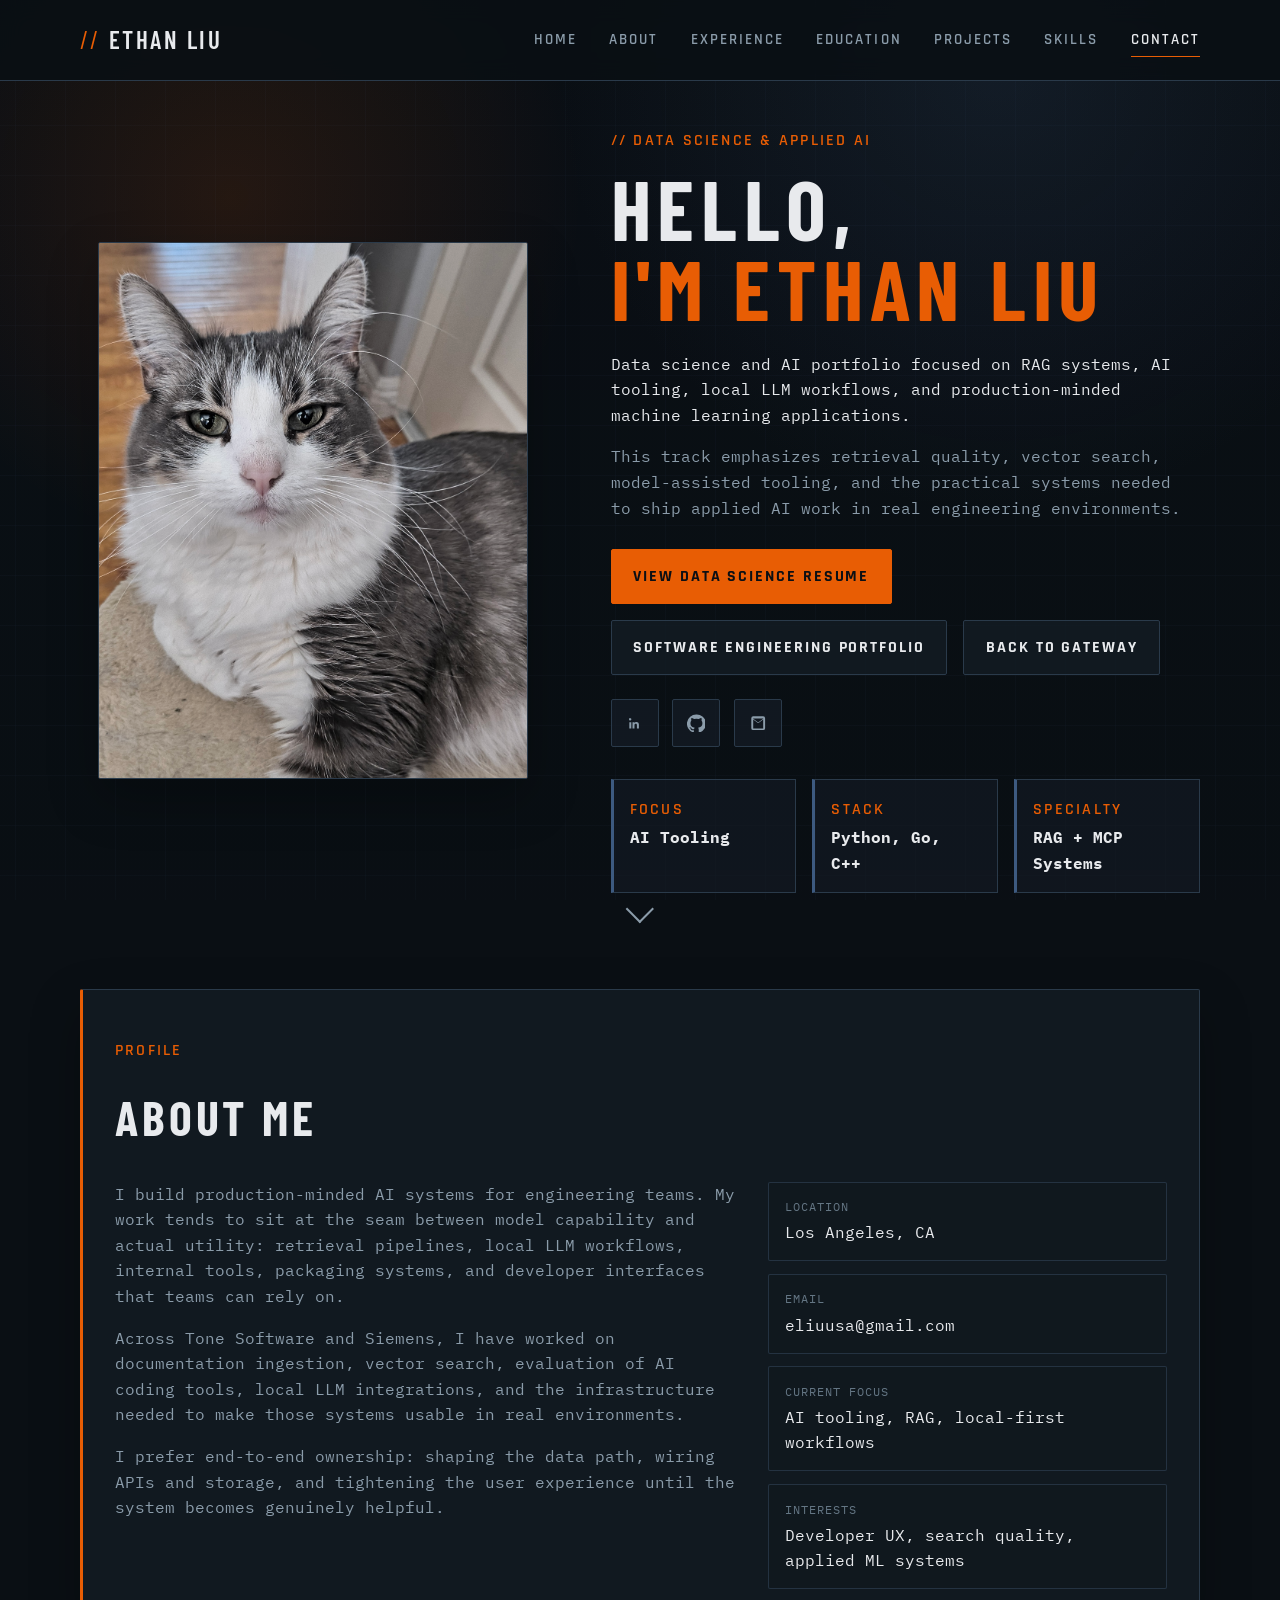
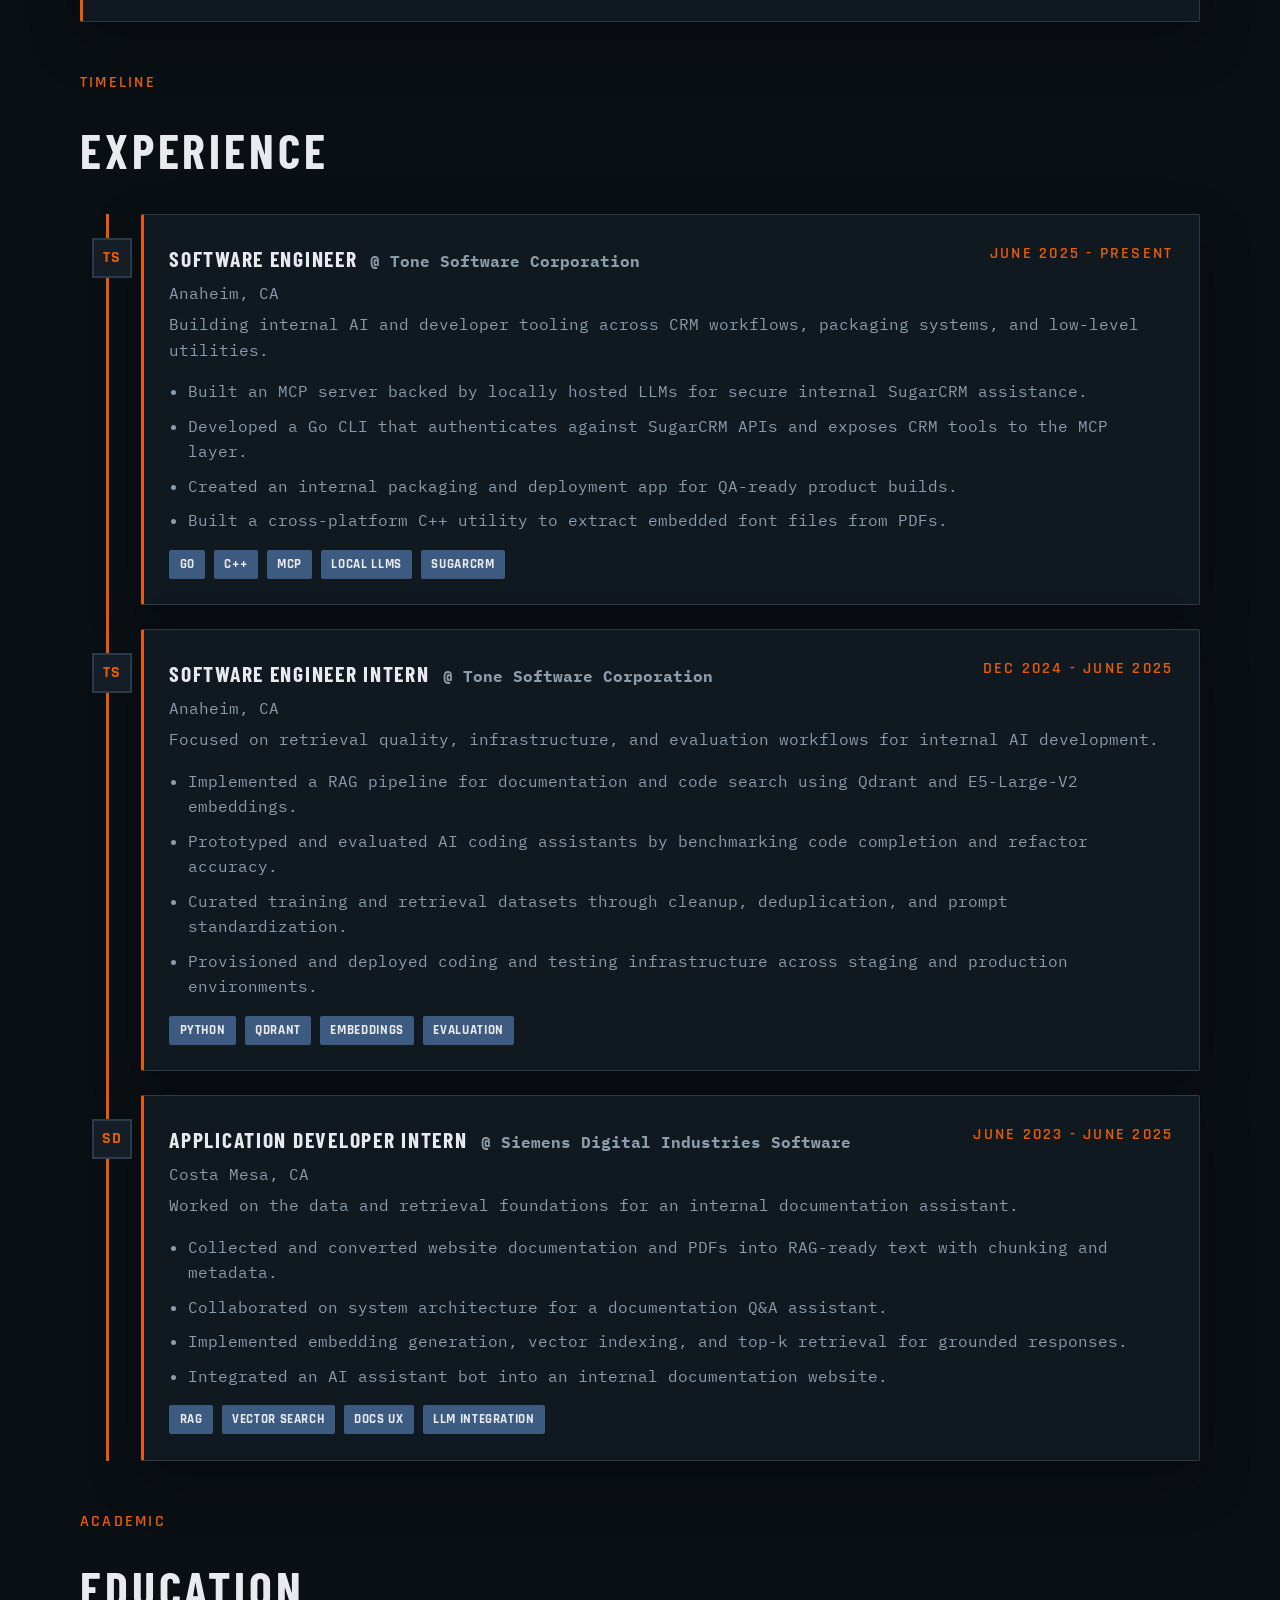
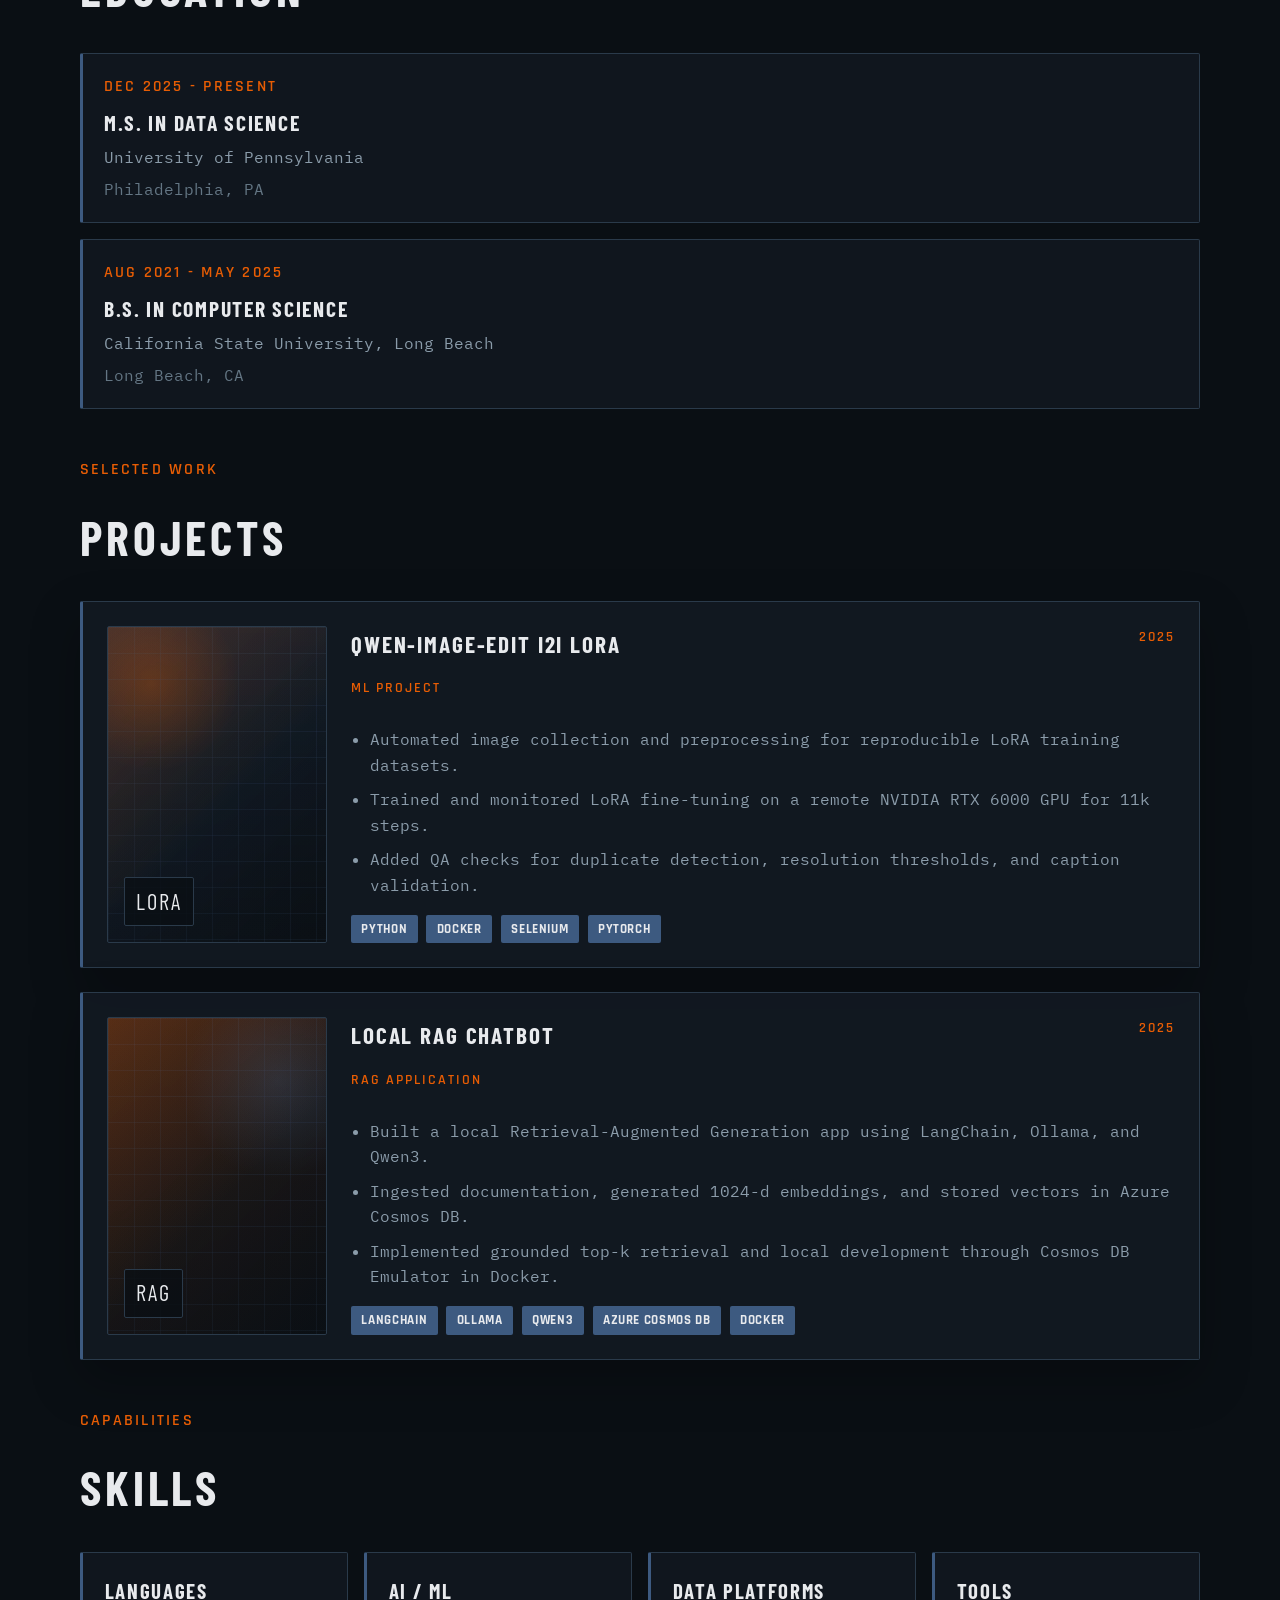
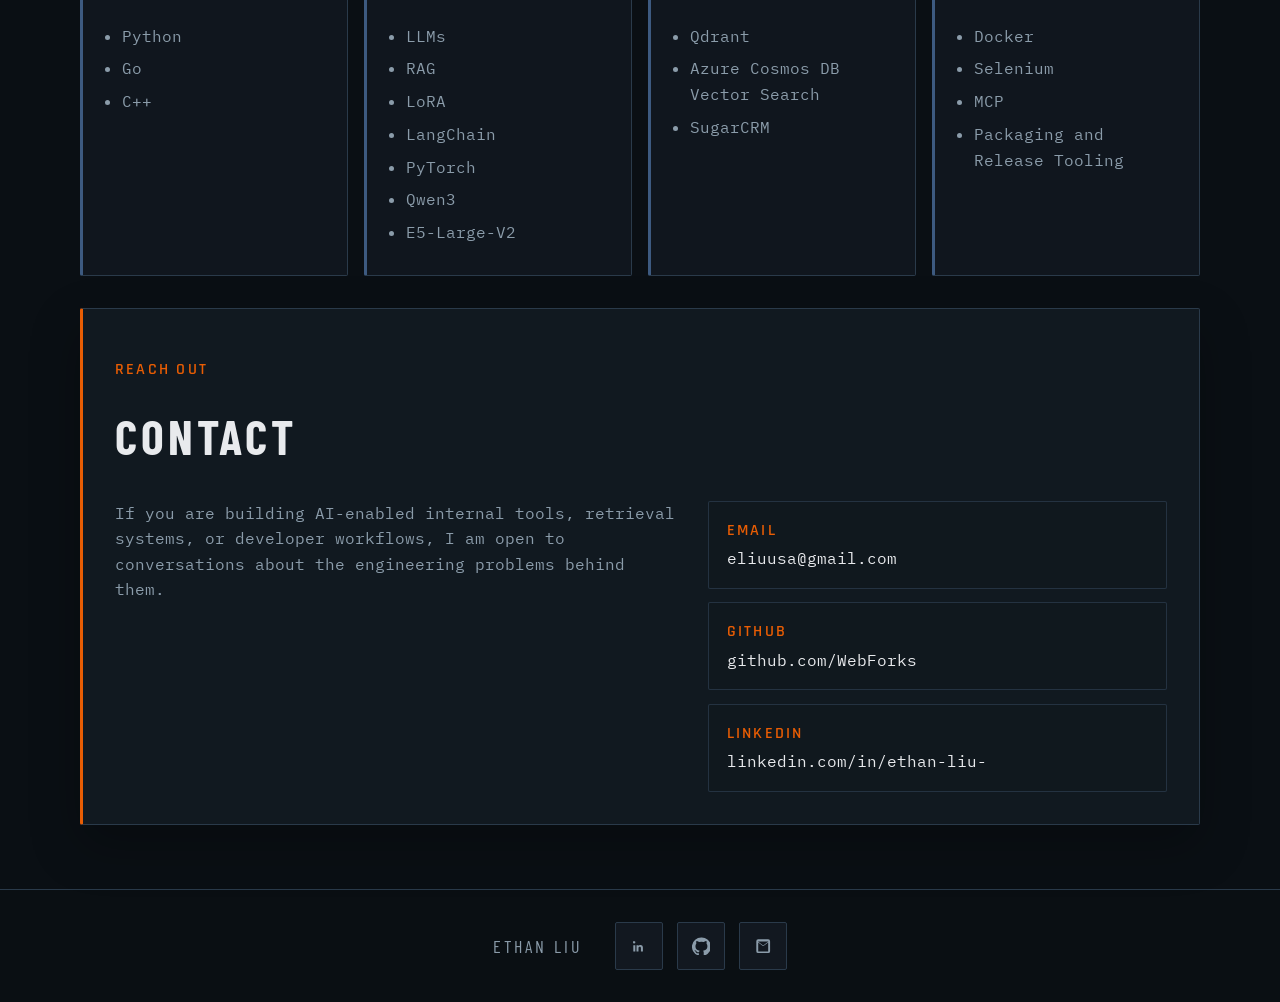
==== data-science/index.html @ 58ed1bef "ds+swe" ====
<!DOCTYPE html>
<html lang="en">

<head>
  <meta charset="utf-8">
  <meta name="viewport" content="width=device-width, initial-scale=1">
  <meta http-equiv="X-UA-Compatible" content="IE=edge">
  <title>Ethan Liu | Data Science Portfolio</title>
  <meta name="description"
    content="Data science and applied AI portfolio for Ethan Liu, focused on RAG systems, AI tooling, and data-driven applications.">
  <meta name="author" content="Ethan Liu">
  <meta name="robots" content="index, follow">

  <meta property="og:locale" content="en_US">
  <meta property="og:type" content="website">
  <meta property="og:title" content="Ethan Liu | Data Science Portfolio">
  <meta property="og:description"
    content="Data science and applied AI portfolio for Ethan Liu, focused on RAG systems, AI tooling, and data-driven applications.">
  <meta property="og:url" content="https://ethanliu.dev/data-science/">
  <meta property="og:site_name" content="Ethan Liu">
  <meta property="og:image" content="https://ethanliu.dev/examples/preview.JPG">

  <meta name="twitter:card" content="summary_large_image">
  <meta name="twitter:title" content="Ethan Liu | Data Science Portfolio">
  <meta name="twitter:description"
    content="Data science and applied AI portfolio for Ethan Liu, focused on RAG systems, AI tooling, and data-driven applications.">
  <meta name="twitter:image" content="https://ethanliu.dev/examples/preview.JPG">

  <link rel="preconnect" href="https://fonts.googleapis.com">
  <link rel="preconnect" href="https://fonts.gstatic.com" crossorigin>
  <link
    href="https://fonts.googleapis.com/css2?family=Barlow+Condensed:wght@400;600;700&family=IBM+Plex+Mono:wght@400;500&family=Rajdhani:wght@500;600;700&display=swap"
    rel="stylesheet">

  <link rel="apple-touch-icon" sizes="180x180" href="../assets/img/favicon/apple-icon-180x180.png">
  <link rel="icon" type="image/png" sizes="32x32" href="../assets/img/favicon/favicon-32x32.png">
  <link rel="icon" type="image/png" sizes="16x16" href="../assets/img/favicon/favicon-16x16.png">
  <link rel="manifest" href="../assets/img/favicon/manifest.json">
  <meta name="theme-color" content="#0a0f14">

  <link rel="stylesheet" href="../assets/css/style.css">
</head>

<body>
  <div class="site-bg" aria-hidden="true"></div>

  <header class="nav-bar" data-nav>
    <div class="top-bar section-shell">
      <a class="name-header" href="../" aria-label="Navigate to ethanliu.dev">Ethan Liu</a>
      <button class="hamburger" type="button" aria-label="Toggle navigation" aria-expanded="false" data-menu-toggle>
        <span></span>
        <span></span>
        <span></span>
      </button>
      <nav class="nav-header" data-menu>
        <a href="#home">Home</a>
        <a href="#about">About</a>
        <a href="#experience">Experience</a>
        <a href="#education">Education</a>
        <a href="#projects">Projects</a>
        <a href="#skills">Skills</a>
        <a href="#contact">Contact</a>
      </nav>
    </div>
  </header>

  <main>
    <section id="home" class="hero">
      <div class="section-shell hero-grid">
        <div class="hero-visual reveal reveal-left">
          <div class="portrait-frame">
            <img src="../assets/img/passport-new.jpg" alt="Portrait of Ethan Liu">
          </div>
        </div>

        <div class="hero-copy">
          <p class="eyebrow reveal reveal-right">// Data Science &amp; Applied AI</p>
          <h1 class="reveal reveal-right reveal-delay-1">Hello,</h1>
          <h2 class="reveal reveal-right reveal-delay-2">I'm Ethan Liu</h2>
          <p class="hero-subtitle reveal reveal-right reveal-delay-3">
            Data science and AI portfolio focused on RAG systems, AI tooling, local LLM workflows, and
            production-minded machine learning applications.
          </p>
          <p class="hero-detail reveal reveal-right reveal-delay-4">
            This track emphasizes retrieval quality, vector search, model-assisted tooling, and the practical systems
            needed to ship applied AI work in real engineering environments.
          </p>

          <div class="hero-actions reveal reveal-right reveal-delay-4">
            <a class="button-primary" href="../assets/files/DataScience_EthanLiu_Resume.pdf" target="_blank"
              rel="noreferrer">View Data Science Resume</a>
            <a class="button-secondary" href="../software-engineering/">Software Engineering Portfolio</a>
            <a class="button-secondary" href="../">Back to Gateway</a>
          </div>

          <div class="social-links reveal reveal-right reveal-delay-4">
            <a href="https://www.linkedin.com/in/ethan-liu-/" target="_blank" rel="noreferrer"
              aria-label="Visit Ethan Liu on LinkedIn">
              <svg viewBox="0 0 24 24" aria-hidden="true">
                <path
                  d="M6.94 8.5A1.56 1.56 0 1 1 6.94 5.4a1.56 1.56 0 0 1 0 3.1Zm1.3 2.16H5.64V19h2.6v-8.34Zm4.14 0H9.8V19h2.58v-4.39c0-2.45 3.17-2.65 3.17 0V19h2.6v-5.28c0-4.11-4.7-3.96-5.77-1.94v-1.12Z" />
              </svg>
            </a>
            <a href="https://github.com/WebForks/" target="_blank" rel="noreferrer"
              aria-label="Visit Ethan Liu on GitHub">
              <svg viewBox="0 0 24 24" aria-hidden="true">
                <path
                  d="M12 .7a12 12 0 0 0-3.8 23.4c.6.1.8-.3.8-.6v-2.3c-3.3.7-4-1.4-4-1.4-.6-1.3-1.3-1.7-1.3-1.7-1.1-.7.1-.7.1-.7 1.2.1 1.9 1.2 1.9 1.2 1.1 1.9 2.9 1.3 3.6 1 .1-.8.4-1.3.8-1.7-2.7-.3-5.6-1.4-5.6-6.1 0-1.3.5-2.4 1.2-3.3-.1-.3-.5-1.6.1-3.2 0 0 1-.3 3.4 1.2a11.6 11.6 0 0 1 6.2 0c2.4-1.5 3.4-1.2 3.4-1.2.6 1.6.2 2.9.1 3.2.8.9 1.2 2 1.2 3.3 0 4.7-2.8 5.8-5.6 6.1.4.4.8 1.1.8 2.3v3.4c0 .3.2.7.8.6A12 12 0 0 0 12 .7Z" />
              </svg>
            </a>
            <a href="mailto:eliuusa@gmail.com" aria-label="Send Ethan Liu an email">
              <svg viewBox="0 0 24 24" aria-hidden="true">
                <path
                  d="M3 5.5A2.5 2.5 0 0 1 5.5 3h13A2.5 2.5 0 0 1 21 5.5v13a2.5 2.5 0 0 1-2.5 2.5h-13A2.5 2.5 0 0 1 3 18.5v-13Zm2.1.5L12 11.1 18.9 6H5.1Zm13.4 1.3-5.7 4.2a1.4 1.4 0 0 1-1.6 0L5.5 7.3v11.2c0 .3.2.5.5.5h12c.3 0 .5-.2.5-.5V7.3Z" />
              </svg>
            </a>
          </div>

          <div class="hero-snapshot reveal reveal-up reveal-delay-4">
            <div class="snapshot-card">
              <span class="snapshot-label">Focus</span>
              <strong>AI Tooling</strong>
            </div>
            <div class="snapshot-card">
              <span class="snapshot-label">Stack</span>
              <strong>Python, Go, C++</strong>
            </div>
            <div class="snapshot-card">
              <span class="snapshot-label">Specialty</span>
              <strong>RAG + MCP Systems</strong>
            </div>
          </div>
        </div>
      </div>

      <a class="scroll-indicator" href="#about" aria-label="Scroll to the about section">
        <span></span>
      </a>
    </section>

    <section id="about" class="section-block">
      <div class="section-shell">
        <div class="panel about-panel reveal reveal-up">
          <div class="section-heading-wrap">
            <p class="section-kicker">Profile</p>
            <h2 class="section-heading">About Me</h2>
          </div>
          <div class="about-grid">
            <div class="about-copy">
              <p>
                I build production-minded AI systems for engineering teams. My work tends to sit at the seam between
                model capability and actual utility: retrieval pipelines, local LLM workflows, internal tools,
                packaging systems, and developer interfaces that teams can rely on.
              </p>
              <p>
                Across Tone Software and Siemens, I have worked on documentation ingestion, vector search, evaluation
                of AI coding tools, local LLM integrations, and the infrastructure needed to make those systems usable
                in real environments.
              </p>
              <p>
                I prefer end-to-end ownership: shaping the data path, wiring APIs and storage, and tightening the user
                experience until the system becomes genuinely helpful.
              </p>
            </div>

            <div class="about-list">
              <div class="detail-row">
                <span class="detail-label">Location</span>
                <span class="detail-value">Los Angeles, CA</span>
              </div>
              <div class="detail-row">
                <span class="detail-label">Email</span>
                <a class="detail-value" href="mailto:eliuusa@gmail.com">eliuusa@gmail.com</a>
              </div>
              <div class="detail-row">
                <span class="detail-label">Current Focus</span>
                <span class="detail-value">AI tooling, RAG, local-first workflows</span>
              </div>
              <div class="detail-row">
                <span class="detail-label">Interests</span>
                <span class="detail-value">Developer UX, search quality, applied ML systems</span>
              </div>
            </div>
          </div>
        </div>
      </div>
    </section>

    <section id="experience" class="section-block">
      <div class="section-shell">
        <div class="section-heading-wrap reveal reveal-up">
          <p class="section-kicker">Timeline</p>
          <h2 class="section-heading">Experience</h2>
        </div>

        <div class="timeline reveal reveal-up">
          <article class="timeline-entry panel">
            <div class="timeline-marker">TS</div>
            <div class="timeline-content">
              <div class="entry-header">
                <div>
                  <h3>Software Engineer <span class="entry-company">@ Tone Software Corporation</span></h3>
                  <p class="entry-meta">Anaheim, CA</p>
                </div>
                <span class="entry-date">June 2025 - Present</span>
              </div>
              <p class="entry-summary">
                Building internal AI and developer tooling across CRM workflows, packaging systems, and low-level
                utilities.
              </p>
              <ul class="entry-list">
                <li>Built an MCP server backed by locally hosted LLMs for secure internal SugarCRM assistance.</li>
                <li>Developed a Go CLI that authenticates against SugarCRM APIs and exposes CRM tools to the MCP
                  layer.</li>
                <li>Created an internal packaging and deployment app for QA-ready product builds.</li>
                <li>Built a cross-platform C++ utility to extract embedded font files from PDFs.</li>
              </ul>
              <div class="pill-row">
                <span class="pill">Go</span>
                <span class="pill">C++</span>
                <span class="pill">MCP</span>
                <span class="pill">Local LLMs</span>
                <span class="pill">SugarCRM</span>
              </div>
            </div>
          </article>

          <article class="timeline-entry panel">
            <div class="timeline-marker">TS</div>
            <div class="timeline-content">
              <div class="entry-header">
                <div>
                  <h3>Software Engineer Intern <span class="entry-company">@ Tone Software Corporation</span></h3>
                  <p class="entry-meta">Anaheim, CA</p>
                </div>
                <span class="entry-date">Dec 2024 - June 2025</span>
              </div>
              <p class="entry-summary">
                Focused on retrieval quality, infrastructure, and evaluation workflows for internal AI development.
              </p>
              <ul class="entry-list">
                <li>Implemented a RAG pipeline for documentation and code search using Qdrant and E5-Large-V2
                  embeddings.</li>
                <li>Prototyped and evaluated AI coding assistants by benchmarking code completion and refactor
                  accuracy.</li>
                <li>Curated training and retrieval datasets through cleanup, deduplication, and prompt
                  standardization.</li>
                <li>Provisioned and deployed coding and testing infrastructure across staging and production
                  environments.</li>
              </ul>
              <div class="pill-row">
                <span class="pill">Python</span>
                <span class="pill">Qdrant</span>
                <span class="pill">Embeddings</span>
                <span class="pill">Evaluation</span>
              </div>
            </div>
          </article>

          <article class="timeline-entry panel">
            <div class="timeline-marker">SD</div>
            <div class="timeline-content">
              <div class="entry-header">
                <div>
                  <h3>Application Developer Intern <span class="entry-company">@ Siemens Digital Industries
                      Software</span></h3>
                  <p class="entry-meta">Costa Mesa, CA</p>
                </div>
                <span class="entry-date">June 2023 - June 2025</span>
              </div>
              <p class="entry-summary">
                Worked on the data and retrieval foundations for an internal documentation assistant.
              </p>
              <ul class="entry-list">
                <li>Collected and converted website documentation and PDFs into RAG-ready text with chunking and
                  metadata.</li>
                <li>Collaborated on system architecture for a documentation Q&amp;A assistant.</li>
                <li>Implemented embedding generation, vector indexing, and top-k retrieval for grounded responses.</li>
                <li>Integrated an AI assistant bot into an internal documentation website.</li>
              </ul>
              <div class="pill-row">
                <span class="pill">RAG</span>
                <span class="pill">Vector Search</span>
                <span class="pill">Docs UX</span>
                <span class="pill">LLM Integration</span>
              </div>
            </div>
          </article>
        </div>
      </div>
    </section>

    <section id="education" class="section-block">
      <div class="section-shell">
        <div class="section-heading-wrap reveal reveal-up">
          <p class="section-kicker">Academic</p>
          <h2 class="section-heading">Education</h2>
        </div>

        <div class="list-grid reveal reveal-up">
          <article class="list-card">
            <span class="list-date">Dec 2025 - Present</span>
            <h3>M.S. in Data Science</h3>
            <p>University of Pennsylvania</p>
            <span class="list-location">Philadelphia, PA</span>
          </article>
          <article class="list-card">
            <span class="list-date">Aug 2021 - May 2025</span>
            <h3>B.S. in Computer Science</h3>
            <p>California State University, Long Beach</p>
            <span class="list-location">Long Beach, CA</span>
          </article>
        </div>
      </div>
    </section>

    <section id="projects" class="section-block">
      <div class="section-shell">
        <div class="section-heading-wrap reveal reveal-up">
          <p class="section-kicker">Selected Work</p>
          <h2 class="section-heading">Projects</h2>
        </div>

        <div class="project-list reveal reveal-up">
          <article class="project-card">
            <div class="project-thumb thumb-lora">
              <span>LoRA</span>
            </div>
            <div class="project-body">
              <div class="project-head">
                <div>
                  <h3>Qwen-Image-Edit I2I LoRA</h3>
                  <p class="project-type">ML Project</p>
                </div>
                <span class="project-date">2025</span>
              </div>
              <ul class="entry-list compact-list">
                <li>Automated image collection and preprocessing for reproducible LoRA training datasets.</li>
                <li>Trained and monitored LoRA fine-tuning on a remote NVIDIA RTX 6000 GPU for 11k steps.</li>
                <li>Added QA checks for duplicate detection, resolution thresholds, and caption validation.</li>
              </ul>
              <div class="pill-row">
                <span class="pill">Python</span>
                <span class="pill">Docker</span>
                <span class="pill">Selenium</span>
                <span class="pill">PyTorch</span>
              </div>
            </div>
          </article>

          <article class="project-card">
            <div class="project-thumb thumb-rag">
              <span>RAG</span>
            </div>
            <div class="project-body">
              <div class="project-head">
                <div>
                  <h3>Local RAG Chatbot</h3>
                  <p class="project-type">RAG Application</p>
                </div>
                <span class="project-date">2025</span>
              </div>
              <ul class="entry-list compact-list">
                <li>Built a local Retrieval-Augmented Generation app using LangChain, Ollama, and Qwen3.</li>
                <li>Ingested documentation, generated 1024-d embeddings, and stored vectors in Azure Cosmos DB.</li>
                <li>Implemented grounded top-k retrieval and local development through Cosmos DB Emulator in
                  Docker.</li>
              </ul>
              <div class="pill-row">
                <span class="pill">LangChain</span>
                <span class="pill">Ollama</span>
                <span class="pill">Qwen3</span>
                <span class="pill">Azure Cosmos DB</span>
                <span class="pill">Docker</span>
              </div>
            </div>
          </article>
        </div>
      </div>
    </section>

    <section id="skills" class="section-block">
      <div class="section-shell">
        <div class="section-heading-wrap reveal reveal-up">
          <p class="section-kicker">Capabilities</p>
          <h2 class="section-heading">Skills</h2>
        </div>

        <div class="skills-grid reveal reveal-up">
          <article class="skill-group">
            <h3>Languages</h3>
            <ul>
              <li>Python</li>
              <li>Go</li>
              <li>C++</li>
            </ul>
          </article>
          <article class="skill-group">
            <h3>AI / ML</h3>
            <ul>
              <li>LLMs</li>
              <li>RAG</li>
              <li>LoRA</li>
              <li>LangChain</li>
              <li>PyTorch</li>
              <li>Qwen3</li>
              <li>E5-Large-V2</li>
            </ul>
          </article>
          <article class="skill-group">
            <h3>Data Platforms</h3>
            <ul>
              <li>Qdrant</li>
              <li>Azure Cosmos DB Vector Search</li>
              <li>SugarCRM</li>
            </ul>
          </article>
          <article class="skill-group">
            <h3>Tools</h3>
            <ul>
              <li>Docker</li>
              <li>Selenium</li>
              <li>MCP</li>
              <li>Packaging and Release Tooling</li>
            </ul>
          </article>
        </div>
      </div>
    </section>

    <section id="contact" class="section-block">
      <div class="section-shell">
        <div class="panel contact-panel reveal reveal-up">
          <div class="section-heading-wrap">
            <p class="section-kicker">Reach Out</p>
            <h2 class="section-heading">Contact</h2>
          </div>

          <div class="contact-grid">
            <div>
              <p class="contact-copy">
                If you are building AI-enabled internal tools, retrieval systems, or developer workflows, I am open to
                conversations about the engineering problems behind them.
              </p>
            </div>

            <div class="contact-methods">
              <a class="contact-link" href="mailto:eliuusa@gmail.com">
                <span class="contact-label">Email</span>
                <span class="contact-value">eliuusa@gmail.com</span>
              </a>
              <a class="contact-link" href="https://github.com/WebForks" target="_blank" rel="noreferrer">
                <span class="contact-label">GitHub</span>
                <span class="contact-value">github.com/WebForks</span>
              </a>
              <a class="contact-link" href="https://linkedin.com/in/ethan-liu-" target="_blank" rel="noreferrer">
                <span class="contact-label">LinkedIn</span>
                <span class="contact-value">linkedin.com/in/ethan-liu-</span>
              </a>
            </div>
          </div>
        </div>
      </div>
    </section>
  </main>

  <footer class="contact-footer">
    <div class="section-shell footer-content">
      <span class="footer-text">Ethan Liu</span>
      <div class="footer-links">
        <a href="https://www.linkedin.com/in/ethan-liu-/" target="_blank" rel="noreferrer" aria-label="LinkedIn">
          <svg viewBox="0 0 24 24" aria-hidden="true">
            <path
              d="M6.94 8.5A1.56 1.56 0 1 1 6.94 5.4a1.56 1.56 0 0 1 0 3.1Zm1.3 2.16H5.64V19h2.6v-8.34Zm4.14 0H9.8V19h2.58v-4.39c0-2.45 3.17-2.65 3.17 0V19h2.6v-5.28c0-4.11-4.7-3.96-5.77-1.94v-1.12Z" />
          </svg>
        </a>
        <a href="https://github.com/WebForks/" target="_blank" rel="noreferrer" aria-label="GitHub">
          <svg viewBox="0 0 24 24" aria-hidden="true">
            <path
              d="M12 .7a12 12 0 0 0-3.8 23.4c.6.1.8-.3.8-.6v-2.3c-3.3.7-4-1.4-4-1.4-.6-1.3-1.3-1.7-1.3-1.7-1.1-.7.1-.7.1-.7 1.2.1 1.9 1.2 1.9 1.2 1.1 1.9 2.9 1.3 3.6 1 .1-.8.4-1.3.8-1.7-2.7-.3-5.6-1.4-5.6-6.1 0-1.3.5-2.4 1.2-3.3-.1-.3-.5-1.6.1-3.2 0 0 1-.3 3.4 1.2a11.6 11.6 0 0 1 6.2 0c2.4-1.5 3.4-1.2 3.4-1.2.6 1.6.2 2.9.1 3.2.8.9 1.2 2 1.2 3.3 0 4.7-2.8 5.8-5.6 6.1.4.4.8 1.1.8 2.3v3.4c0 .3.2.7.8.6A12 12 0 0 0 12 .7Z" />
          </svg>
        </a>
        <a href="mailto:eliuusa@gmail.com" aria-label="Email">
          <svg viewBox="0 0 24 24" aria-hidden="true">
            <path
              d="M3 5.5A2.5 2.5 0 0 1 5.5 3h13A2.5 2.5 0 0 1 21 5.5v13a2.5 2.5 0 0 1-2.5 2.5h-13A2.5 2.5 0 0 1 3 18.5v-13Zm2.1.5L12 11.1 18.9 6H5.1Zm13.4 1.3-5.7 4.2a1.4 1.4 0 0 1-1.6 0L5.5 7.3v11.2c0 .3.2.5.5.5h12c.3 0 .5-.2.5-.5V7.3Z" />
          </svg>
        </a>
      </div>
    </div>
  </footer>

  <script src="../assets/js/main.js"></script>
</body>

</html>
---- assets/css/style.css ----
:root {
  --bg-primary: #0a0f14;
  --bg-secondary: #111920;
  --bg-card: rgba(21, 29, 38, 0.76);
  --bg-card-solid: #151d26;
  --border-color: #2a3a4a;
  --accent-primary: #e85d04;
  --accent-secondary: #3d5a80;
  --text-primary: #e8eaed;
  --text-secondary: #8b9caa;
  --text-muted: #647684;
  --shadow: 0 20px 50px rgba(0, 0, 0, 0.25);
}

* {
  box-sizing: border-box;
}

html {
  scroll-behavior: smooth;
  scroll-padding-top: 6rem;
}

body {
  margin: 0;
  min-width: 320px;
  overflow-x: hidden;
  background: var(--bg-primary);
  color: var(--text-primary);
  font-family: "IBM Plex Mono", monospace;
  line-height: 1.6;
}

a {
  color: inherit;
  text-decoration: none;
}

button,
input,
textarea,
select {
  font: inherit;
}

img {
  display: block;
  max-width: 100%;
}

main {
  position: relative;
  z-index: 1;
}

.site-bg {
  position: fixed;
  inset: 0;
  z-index: 0;
  background:
    radial-gradient(circle at 18% 22%, rgba(232, 93, 4, 0.12), transparent 28%),
    radial-gradient(circle at 78% 8%, rgba(61, 90, 128, 0.18), transparent 34%),
    linear-gradient(rgba(61, 90, 128, 0.05) 1px, transparent 1px),
    linear-gradient(90deg, rgba(61, 90, 128, 0.05) 1px, transparent 1px),
    linear-gradient(180deg, rgba(10, 15, 20, 0.96), rgba(10, 15, 20, 0.9));
  background-size: auto, auto, 50px 50px, 50px 50px, auto;
  background-position: center;
  pointer-events: none;
}

.section-shell {
  width: min(1120px, calc(100% - 3rem));
  margin: 0 auto;
}

.nav-bar {
  position: fixed;
  inset: 0 0 auto 0;
  z-index: 20;
  border-bottom: 1px solid var(--border-color);
  background: rgba(10, 15, 20, 0.88);
  backdrop-filter: blur(12px);
  transition: transform 0.2s ease, border-color 0.2s ease, background-color 0.2s ease;
}

.nav-bar.is-hidden {
  transform: translateY(-100%);
}

.top-bar {
  display: flex;
  align-items: center;
  justify-content: space-between;
  min-height: 5rem;
  gap: 2rem;
}

.name-header {
  font-family: "Barlow Condensed", sans-serif;
  font-size: 1.55rem;
  font-weight: 600;
  text-transform: uppercase;
  letter-spacing: 0.1em;
  white-space: nowrap;
}

.name-header::before {
  content: "//";
  margin-right: 0.5rem;
  color: var(--accent-primary);
  font-weight: 400;
}

.nav-header {
  display: flex;
  align-items: center;
  gap: 2rem;
  text-transform: uppercase;
  letter-spacing: 0.14em;
  color: var(--text-secondary);
  font-family: "Rajdhani", sans-serif;
  font-size: 0.92rem;
  font-weight: 600;
}

.nav-header a {
  position: relative;
  transition: color 0.2s ease;
}

.nav-header a::after {
  content: "";
  position: absolute;
  left: 0;
  bottom: -0.35rem;
  width: 100%;
  height: 1px;
  background: var(--accent-primary);
  transform: scaleX(0);
  transform-origin: left;
  transition: transform 0.2s ease;
}

.nav-header a:hover,
.nav-header a.is-active {
  color: var(--text-primary);
}

.nav-header a:hover::after,
.nav-header a.is-active::after {
  transform: scaleX(1);
}

.hamburger {
  display: none;
  width: 2.75rem;
  height: 2.75rem;
  padding: 0;
  border: 1px solid var(--border-color);
  border-radius: 2px;
  background: rgba(21, 29, 38, 0.65);
  cursor: pointer;
}

.hamburger span {
  display: block;
  width: 1.15rem;
  height: 2px;
  margin: 0.28rem auto;
  background: var(--accent-primary);
  transition: transform 0.2s ease, opacity 0.2s ease;
}

.hamburger.is-open span:nth-child(1) {
  transform: translateY(6px) rotate(45deg);
}

.hamburger.is-open span:nth-child(2) {
  opacity: 0;
}

.hamburger.is-open span:nth-child(3) {
  transform: translateY(-6px) rotate(-45deg);
}

.hero {
  position: relative;
  display: flex;
  align-items: center;
  min-height: 100vh;
  padding: 8rem 0 4rem;
}

.hero-grid {
  display: grid;
  grid-template-columns: minmax(280px, 0.95fr) minmax(320px, 1.2fr);
  gap: 4rem;
  align-items: center;
}

.portrait-frame {
  position: relative;
  max-width: 430px;
  margin: 0 auto;
  border: 1px solid var(--border-color);
  border-radius: 2px;
  overflow: hidden;
  box-shadow: var(--shadow);
}

.portrait-frame::before {
  content: "";
  position: absolute;
  inset: 0;
  border: 1px solid rgba(232, 93, 4, 0.45);
  pointer-events: none;
}

.portrait-frame img {
  width: 100%;
  aspect-ratio: 4 / 5;
  object-fit: cover;
  object-position: center top;
  filter: saturate(0.92) contrast(1.03);
}

.hero-copy {
  max-width: 680px;
}

.eyebrow,
.section-kicker,
.entry-date,
.list-date,
.contact-label,
.snapshot-label,
.project-type,
.project-date {
  color: var(--accent-primary);
  font-family: "Rajdhani", sans-serif;
  font-weight: 600;
  letter-spacing: 0.14em;
  text-transform: uppercase;
}

.eyebrow {
  margin: 0 0 0.9rem;
}

.hero h1,
.hero h2,
.section-heading,
.timeline-content h3,
.list-card h3,
.project-head h3,
.skill-group h3 {
  margin: 0;
  font-family: "Barlow Condensed", sans-serif;
  text-transform: uppercase;
  letter-spacing: 0.08em;
}

.hero h1,
.hero h2 {
  font-size: clamp(3rem, 7vw, 5.25rem);
  line-height: 0.95;
}

.hero h2 {
  color: var(--accent-primary);
}

.hero-subtitle {
  margin: 1.5rem 0 0;
  max-width: 56ch;
  color: var(--text-primary);
  font-size: 1rem;
}

.hero-detail {
  margin: 1rem 0 0;
  max-width: 60ch;
  color: var(--text-secondary);
}

.hero-actions {
  display: flex;
  flex-wrap: wrap;
  gap: 1rem;
  margin-top: 1.75rem;
}

.button-primary,
.button-secondary {
  display: inline-flex;
  align-items: center;
  justify-content: center;
  min-height: 3rem;
  padding: 0.85rem 1.35rem;
  border-radius: 2px;
  border: 1px solid var(--border-color);
  text-transform: uppercase;
  letter-spacing: 0.12em;
  font-family: "Rajdhani", sans-serif;
  font-weight: 700;
  transition: transform 0.2s ease, border-color 0.2s ease, background-color 0.2s ease;
}

.button-primary {
  background: var(--accent-primary);
  border-color: var(--accent-primary);
  color: #0b0f14;
}

.button-secondary {
  background: rgba(21, 29, 38, 0.76);
  color: var(--text-primary);
}

.button-primary:hover,
.button-secondary:hover {
  transform: translateY(-2px);
}

.button-secondary:hover {
  border-color: var(--accent-primary);
  background: rgba(232, 93, 4, 0.08);
}

.social-links {
  display: flex;
  gap: 0.85rem;
  margin-top: 1.5rem;
}

.social-links a,
.footer-links a {
  display: inline-flex;
  align-items: center;
  justify-content: center;
  width: 3rem;
  height: 3rem;
  border: 1px solid var(--border-color);
  border-radius: 2px;
  background: rgba(21, 29, 38, 0.72);
  transition: border-color 0.2s ease, background-color 0.2s ease;
}

.social-links a:hover,
.footer-links a:hover {
  border-color: var(--accent-primary);
  background: rgba(232, 93, 4, 0.08);
}

.social-links svg,
.footer-links svg {
  width: 1.15rem;
  height: 1.15rem;
  fill: var(--text-secondary);
  transition: fill 0.2s ease;
}

.social-links a:hover svg,
.footer-links a:hover svg {
  fill: var(--text-primary);
}

.hero-snapshot {
  display: grid;
  grid-template-columns: repeat(3, minmax(0, 1fr));
  gap: 1rem;
  margin-top: 2rem;
}

.gateway-layout {
  display: grid;
  grid-template-columns: minmax(320px, 0.9fr) minmax(320px, 1.1fr);
  gap: 2rem;
  align-items: center;
}

.gateway-copy {
  display: grid;
  gap: 1rem;
  max-width: 560px;
}

.gateway-copy h1,
.gateway-copy h2 {
  font-family: "Barlow Condensed", sans-serif;
  text-transform: uppercase;
  letter-spacing: 0.08em;
  line-height: 0.95;
  margin: 0;
}

.gateway-copy h1,
.gateway-copy h2 {
  font-size: clamp(3rem, 7vw, 5rem);
}

.gateway-copy h2 {
  color: var(--accent-primary);
}

.gateway-portrait {
  max-width: 260px;
  margin: 0 0 0.25rem;
}

.gateway-options {
  display: grid;
  gap: 1.25rem;
}

.gateway-card {
  padding: 1.5rem;
}

.gateway-card h3 {
  margin: 0;
  font-family: "Barlow Condensed", sans-serif;
  font-size: 1.85rem;
  letter-spacing: 0.06em;
  text-transform: uppercase;
}

.gateway-card p {
  margin: 0.8rem 0 0;
  color: var(--text-secondary);
}

.gateway-stack {
  display: flex;
  flex-wrap: wrap;
  gap: 0.55rem;
  margin-top: 1rem;
}

.gateway-stack span {
  display: inline-flex;
  align-items: center;
  min-height: 1.8rem;
  padding: 0.2rem 0.65rem;
  border: 1px solid var(--border-color);
  background: rgba(17, 25, 32, 0.72);
  border-radius: 2px;
  color: var(--text-primary);
  font-family: "Rajdhani", sans-serif;
  font-size: 0.8rem;
  font-weight: 700;
  letter-spacing: 0.04em;
  text-transform: uppercase;
}

.gateway-actions {
  display: flex;
  flex-wrap: wrap;
  gap: 0.85rem;
  margin-top: 1.25rem;
}

.snapshot-card {
  padding: 1rem;
  border: 1px solid var(--border-color);
  border-left: 3px solid var(--accent-secondary);
  background: rgba(21, 29, 38, 0.58);
}

.snapshot-card strong {
  display: block;
  margin-top: 0.2rem;
  color: var(--text-primary);
  font-size: 0.98rem;
}

.section-block {
  padding: 2rem 0 0;
}

.section-heading-wrap {
  margin-bottom: 1.6rem;
}

.section-heading {
  font-size: clamp(2.25rem, 5vw, 3rem);
}

.panel {
  border: 1px solid var(--border-color);
  border-left: 3px solid var(--accent-primary);
  border-radius: 2px;
  background: var(--bg-card);
  box-shadow: var(--shadow);
}

.about-panel,
.contact-panel {
  padding: 2rem;
}

.about-grid {
  display: grid;
  grid-template-columns: minmax(0, 1.4fr) minmax(280px, 0.9fr);
  gap: 2rem;
}

.about-copy p {
  margin: 0 0 1rem;
  color: var(--text-secondary);
}

.about-copy p:last-child {
  margin-bottom: 0;
}

.about-list {
  display: grid;
  gap: 0.8rem;
}

.detail-row {
  display: grid;
  gap: 0.2rem;
  padding: 0.9rem 1rem;
  border-radius: 2px;
  border: 1px solid rgba(42, 58, 74, 0.8);
  background: rgba(17, 25, 32, 0.65);
}

.detail-label {
  color: var(--text-muted);
  text-transform: uppercase;
  letter-spacing: 0.08em;
  font-size: 0.78rem;
}

.detail-value {
  color: var(--text-primary);
}

.timeline {
  position: relative;
  display: grid;
  gap: 1.5rem;
  margin-left: 1.6rem;
  padding-left: 2rem;
  border-left: 3px solid var(--accent-primary);
}

.timeline-entry {
  position: relative;
  padding: 1.6rem;
}

.timeline-marker {
  position: absolute;
  top: 1.4rem;
  left: -3.2rem;
  display: flex;
  align-items: center;
  justify-content: center;
  width: 2.5rem;
  height: 2.5rem;
  border: 2px solid var(--border-color);
  background: var(--bg-card-solid);
  color: var(--accent-primary);
  font-family: "Rajdhani", sans-serif;
  font-weight: 700;
  letter-spacing: 0.08em;
}

.entry-header,
.project-head {
  display: flex;
  justify-content: space-between;
  gap: 1rem;
}

.timeline-content h3 {
  font-size: 1.35rem;
}

.entry-company {
  margin-left: 0.45rem;
  color: var(--text-secondary);
  font-family: "IBM Plex Mono", monospace;
  font-size: 1rem;
  text-transform: none;
  letter-spacing: 0;
}

.entry-meta,
.project-description,
.contact-copy,
.list-card p,
.entry-summary,
.entry-list,
.skill-group ul,
.contact-link {
  color: var(--text-secondary);
}

.entry-meta,
.entry-summary {
  margin: 0.35rem 0 0;
}

.entry-list {
  margin: 1rem 0 0;
  padding-left: 1.2rem;
}

.entry-list li {
  margin-bottom: 0.55rem;
}

.entry-list li:last-child {
  margin-bottom: 0;
}

.pill-row {
  display: flex;
  flex-wrap: wrap;
  gap: 0.55rem;
  margin-top: 1rem;
}

.pill {
  display: inline-flex;
  align-items: center;
  min-height: 1.8rem;
  padding: 0.25rem 0.65rem;
  border-radius: 2px;
  background: var(--accent-secondary);
  color: var(--text-primary);
  font-family: "Rajdhani", sans-serif;
  font-size: 0.8rem;
  font-weight: 700;
  letter-spacing: 0.05em;
  text-transform: uppercase;
}

.list-grid {
  display: grid;
  gap: 1rem;
}

.list-card {
  padding: 1.2rem 1.3rem;
  border-radius: 2px;
  border: 1px solid var(--border-color);
  border-left: 3px solid var(--accent-secondary);
  background: rgba(21, 29, 38, 0.58);
}

.list-card h3 {
  font-size: 1.35rem;
  margin-top: 0.35rem;
}

.list-card p {
  margin: 0.35rem 0 0;
}

.list-location {
  display: inline-block;
  margin-top: 0.4rem;
  color: var(--text-muted);
}

.project-list {
  display: grid;
  gap: 1.5rem;
}

.project-card {
  display: grid;
  grid-template-columns: 220px minmax(0, 1fr);
  gap: 1.5rem;
  align-items: stretch;
  padding: 1.5rem;
  border: 1px solid var(--border-color);
  border-left: 3px solid var(--accent-secondary);
  border-radius: 2px;
  background: rgba(21, 29, 38, 0.72);
  box-shadow: var(--shadow);
  transition: transform 0.2s ease, border-left-color 0.2s ease, background-color 0.2s ease;
}

.project-card:hover {
  transform: translateX(4px);
  border-left-color: var(--accent-primary);
  background: rgba(17, 25, 32, 0.82);
}

.project-thumb {
  position: relative;
  display: flex;
  align-items: end;
  justify-content: start;
  min-height: 180px;
  padding: 1rem;
  border: 1px solid var(--border-color);
  border-radius: 2px;
  overflow: hidden;
}

.project-thumb::before {
  content: "";
  position: absolute;
  inset: 0;
  background:
    linear-gradient(135deg, rgba(232, 93, 4, 0.2), transparent 56%),
    linear-gradient(0deg, rgba(10, 15, 20, 0.4), rgba(10, 15, 20, 0.1)),
    linear-gradient(90deg, rgba(61, 90, 128, 0.18) 1px, transparent 1px),
    linear-gradient(rgba(61, 90, 128, 0.18) 1px, transparent 1px);
  background-size: auto, auto, 26px 26px, 26px 26px;
}

.project-thumb span {
  position: relative;
  z-index: 1;
  display: inline-flex;
  align-items: center;
  min-height: 2rem;
  padding: 0.35rem 0.7rem;
  border-radius: 2px;
  background: rgba(10, 15, 20, 0.78);
  border: 1px solid var(--border-color);
  color: var(--text-primary);
  font-family: "Barlow Condensed", sans-serif;
  font-size: 1.4rem;
  letter-spacing: 0.08em;
  text-transform: uppercase;
}

.thumb-lora {
  background:
    radial-gradient(circle at 20% 18%, rgba(232, 93, 4, 0.3), transparent 28%),
    linear-gradient(135deg, rgba(61, 90, 128, 0.28), rgba(10, 15, 20, 0.96));
}

.thumb-rag {
  background:
    radial-gradient(circle at 78% 20%, rgba(61, 90, 128, 0.38), transparent 32%),
    linear-gradient(135deg, rgba(232, 93, 4, 0.18), rgba(10, 15, 20, 0.96));
}

.thumb-systems {
  background:
    radial-gradient(circle at 16% 16%, rgba(232, 93, 4, 0.22), transparent 30%),
    linear-gradient(135deg, rgba(61, 90, 128, 0.26), rgba(10, 15, 20, 0.96));
}

.thumb-cloud {
  background:
    radial-gradient(circle at 80% 16%, rgba(61, 90, 128, 0.32), transparent 32%),
    linear-gradient(135deg, rgba(232, 93, 4, 0.12), rgba(10, 15, 20, 0.96));
}

.project-type,
.project-date {
  font-size: 0.88rem;
}

.project-head h3 {
  font-size: 1.45rem;
}

.project-description {
  margin: 0.9rem 0 0;
}

.compact-list {
  margin-top: 0.85rem;
}

.skills-grid {
  display: grid;
  grid-template-columns: repeat(4, minmax(0, 1fr));
  gap: 1rem;
}

.skill-group {
  padding: 1.35rem;
  border: 1px solid var(--border-color);
  border-left: 3px solid var(--accent-secondary);
  border-radius: 2px;
  background: rgba(21, 29, 38, 0.58);
}

.skill-group h3 {
  font-size: 1.3rem;
}

.skill-group ul {
  margin: 1rem 0 0;
  padding-left: 1.1rem;
}

.skill-group li {
  margin-bottom: 0.45rem;
}

.contact-grid {
  display: grid;
  grid-template-columns: minmax(0, 1.1fr) minmax(300px, 0.9fr);
  gap: 2rem;
  align-items: start;
}

.contact-copy {
  margin: 0;
}

.contact-methods {
  display: grid;
  gap: 0.85rem;
}

.contact-link {
  display: grid;
  gap: 0.18rem;
  padding: 1rem 1.1rem;
  border-radius: 2px;
  border: 1px solid rgba(42, 58, 74, 0.8);
  background: rgba(17, 25, 32, 0.65);
  transition: transform 0.2s ease, border-color 0.2s ease;
}

.contact-link:hover {
  transform: translateX(4px);
  border-color: var(--accent-primary);
}

.contact-value {
  color: var(--text-primary);
}

.contact-footer {
  margin-top: 4rem;
  padding: 2rem 0;
  border-top: 1px solid var(--border-color);
  background: rgba(10, 15, 20, 0.94);
}

.footer-content {
  display: flex;
  align-items: center;
  justify-content: center;
  gap: 2rem;
}

.footer-text {
  color: var(--text-secondary);
  font-family: "Barlow Condensed", sans-serif;
  font-size: 1.12rem;
  letter-spacing: 0.16em;
  text-transform: uppercase;
}

.footer-links {
  display: flex;
  gap: 0.9rem;
}

.scroll-indicator {
  position: absolute;
  left: 50%;
  bottom: 1.25rem;
  transform: translateX(-50%);
  display: inline-flex;
  align-items: center;
  justify-content: center;
  width: 3.4rem;
  height: 3.4rem;
}

.scroll-indicator span {
  width: 1.25rem;
  height: 1.25rem;
  border-right: 2px solid var(--text-secondary);
  border-bottom: 2px solid var(--text-secondary);
  transform: rotate(45deg);
  animation: bounce 3s infinite;
}

.reveal {
  opacity: 0;
  transition: opacity 0.7s ease, transform 0.7s ease;
}

.reveal-up {
  transform: translateY(32px);
}

.reveal-left {
  transform: translateX(-32px);
}

.reveal-right {
  transform: translateX(32px);
}

.reveal.is-visible {
  opacity: 1;
  transform: translate(0, 0);
}

.reveal-delay-1 {
  transition-delay: 0.08s;
}

.reveal-delay-2 {
  transition-delay: 0.16s;
}

.reveal-delay-3 {
  transition-delay: 0.24s;
}

.reveal-delay-4 {
  transition-delay: 0.32s;
}

@keyframes bounce {
  0%,
  100% {
    transform: rotate(45deg) translate(0, 0);
  }

  50% {
    transform: rotate(45deg) translate(8px, 8px);
  }
}

@media (max-width: 980px) {
  .hero-grid,
  .about-grid,
  .contact-grid,
  .gateway-layout {
    grid-template-columns: 1fr;
  }

  .hero {
    min-height: auto;
  }

  .hero-grid {
    gap: 2rem;
  }

  .gateway-copy {
    max-width: none;
  }

  .gateway-portrait {
    margin-bottom: 0.5rem;
  }

  .portrait-frame {
    max-width: 360px;
  }

  .hero-snapshot,
  .skills-grid {
    grid-template-columns: repeat(2, minmax(0, 1fr));
  }

  .project-card {
    grid-template-columns: 1fr;
  }

  .project-thumb {
    min-height: 150px;
  }
}

@media (max-width: 760px) {
  html {
    scroll-padding-top: 5rem;
  }

  .section-shell {
    width: min(100%, calc(100% - 1.5rem));
  }

  .top-bar {
    min-height: 4.5rem;
    gap: 1rem;
    flex-wrap: wrap;
  }

  .hamburger {
    display: inline-block;
  }

  .nav-header {
    display: none;
    width: 100%;
    flex-direction: column;
    align-items: flex-start;
    gap: 1rem;
    padding: 0 0 1rem;
  }

  .nav-header.is-open {
    display: flex;
  }

  .hero {
    padding-top: 7rem;
  }

  .gateway-actions {
    flex-direction: column;
  }

  .gateway-actions .button-primary,
  .gateway-actions .button-secondary {
    width: 100%;
  }

  .hero h1,
  .hero h2 {
    font-size: clamp(2.5rem, 14vw, 4rem);
  }

  .hero-actions {
    flex-direction: column;
    align-items: stretch;
  }

  .button-primary,
  .button-secondary {
    width: 100%;
  }

  .hero-snapshot,
  .skills-grid {
    grid-template-columns: 1fr;
  }

  .timeline {
    margin-left: 0.9rem;
    padding-left: 1.35rem;
  }

  .timeline-marker {
    left: -2.45rem;
    width: 2rem;
    height: 2rem;
    font-size: 0.75rem;
  }

  .timeline-entry,
  .about-panel,
  .contact-panel,
  .project-card,
  .skill-group,
  .list-card {
    padding: 1.2rem;
  }

  .entry-header,
  .project-head,
  .footer-content {
    flex-direction: column;
    align-items: flex-start;
  }

  .footer-content {
    gap: 1rem;
  }

  .scroll-indicator {
    bottom: 0.6rem;
  }
}
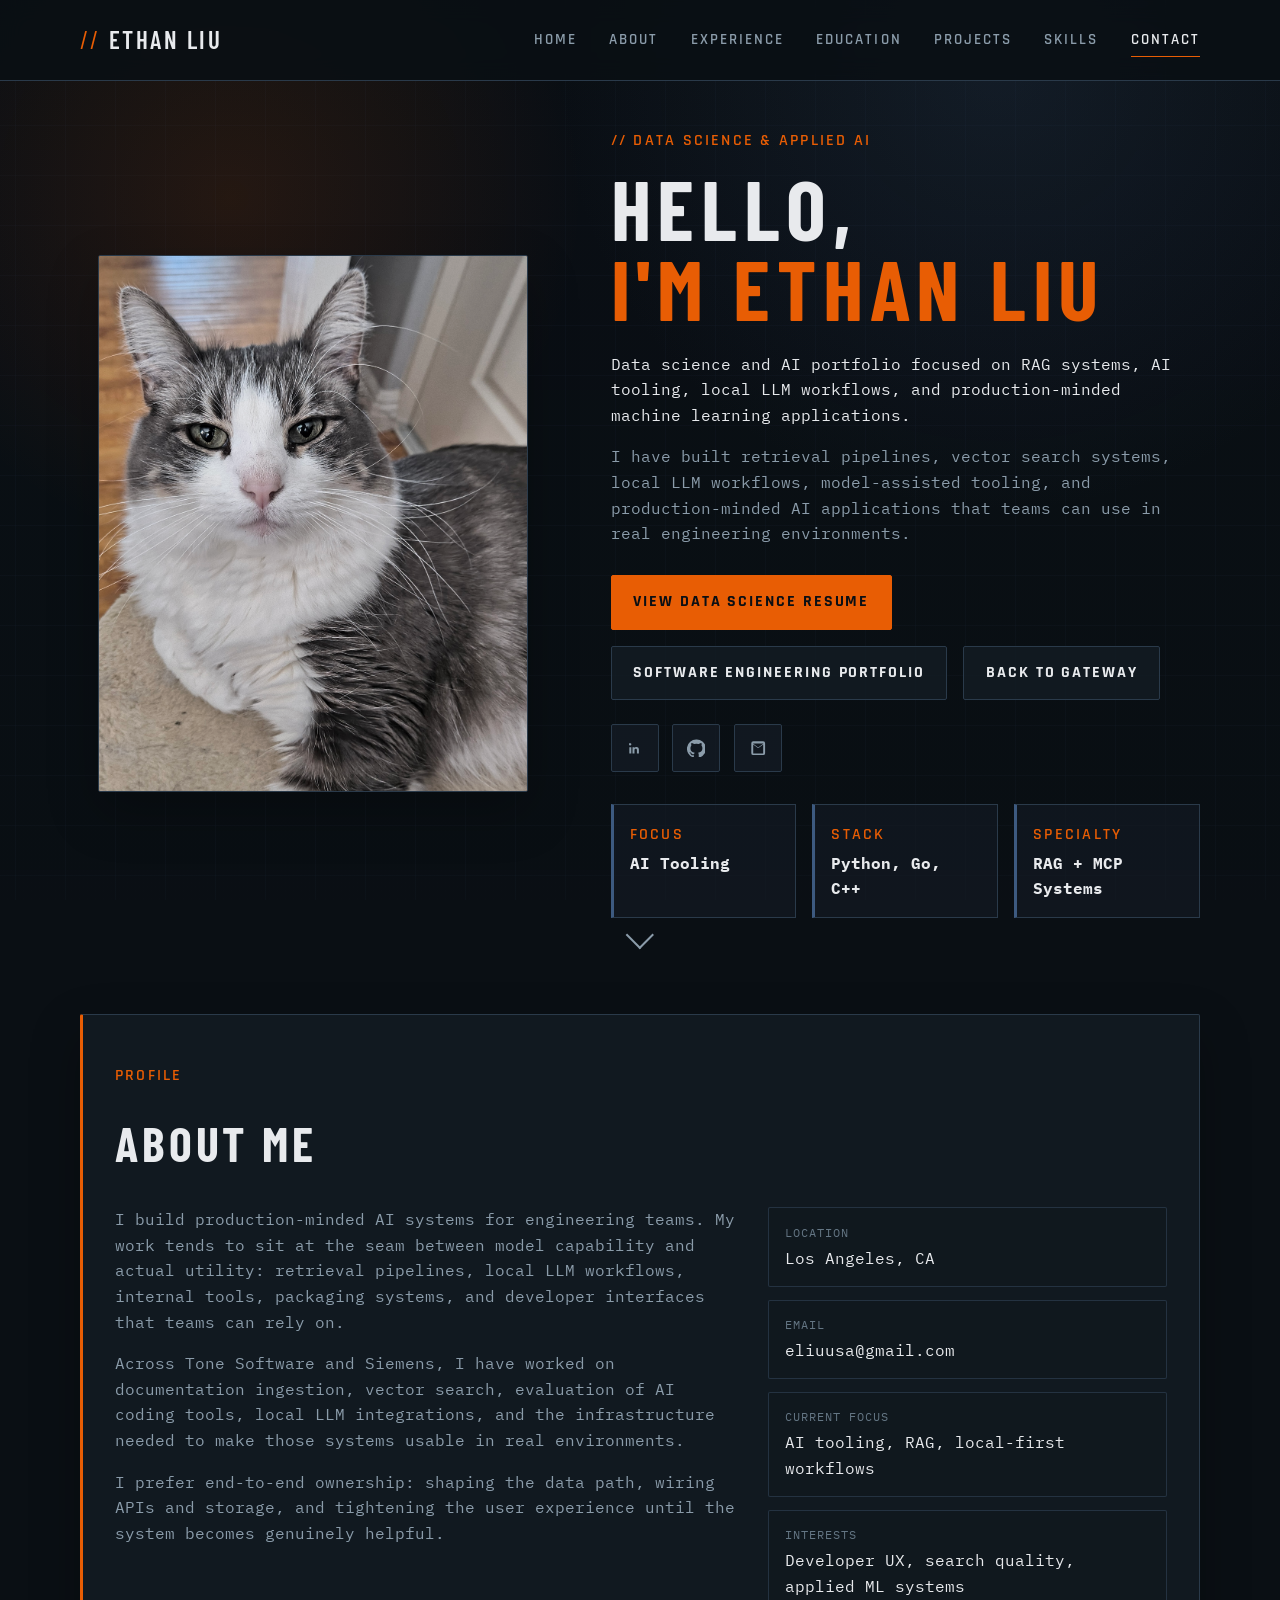
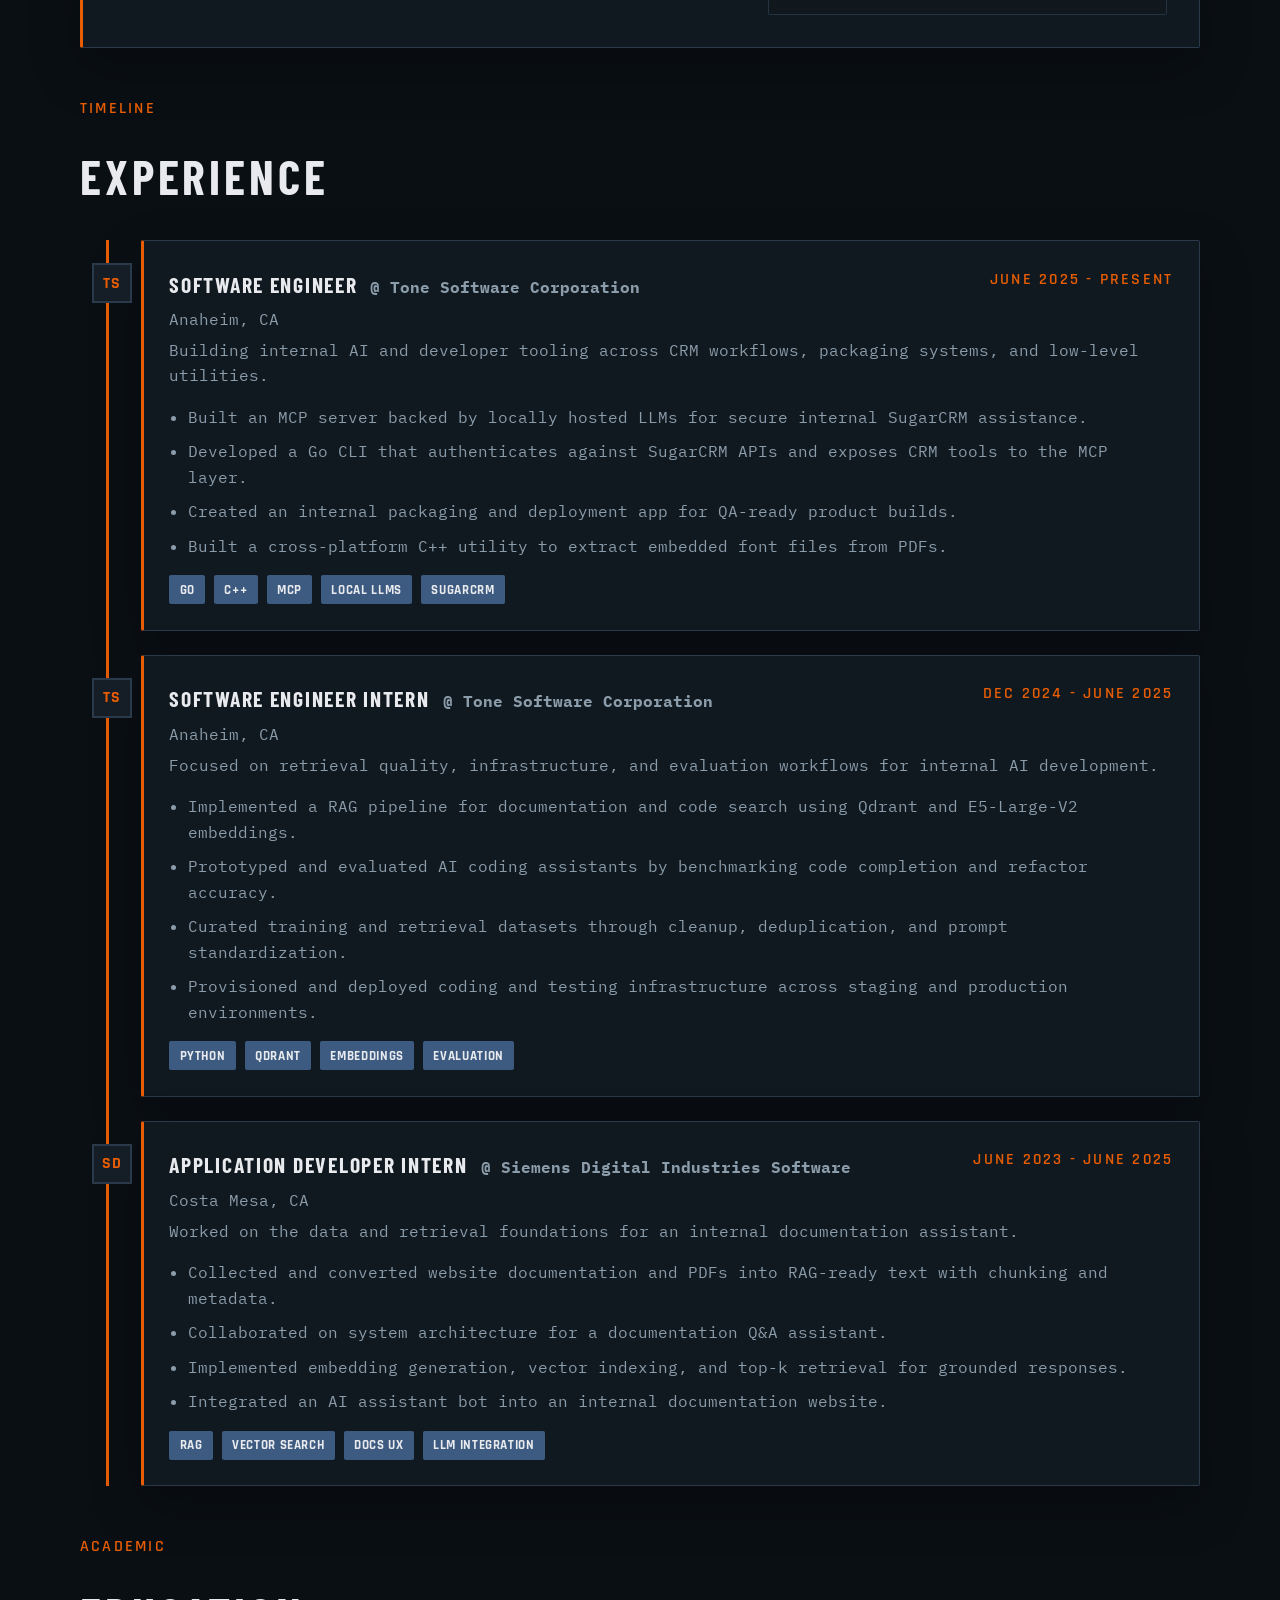
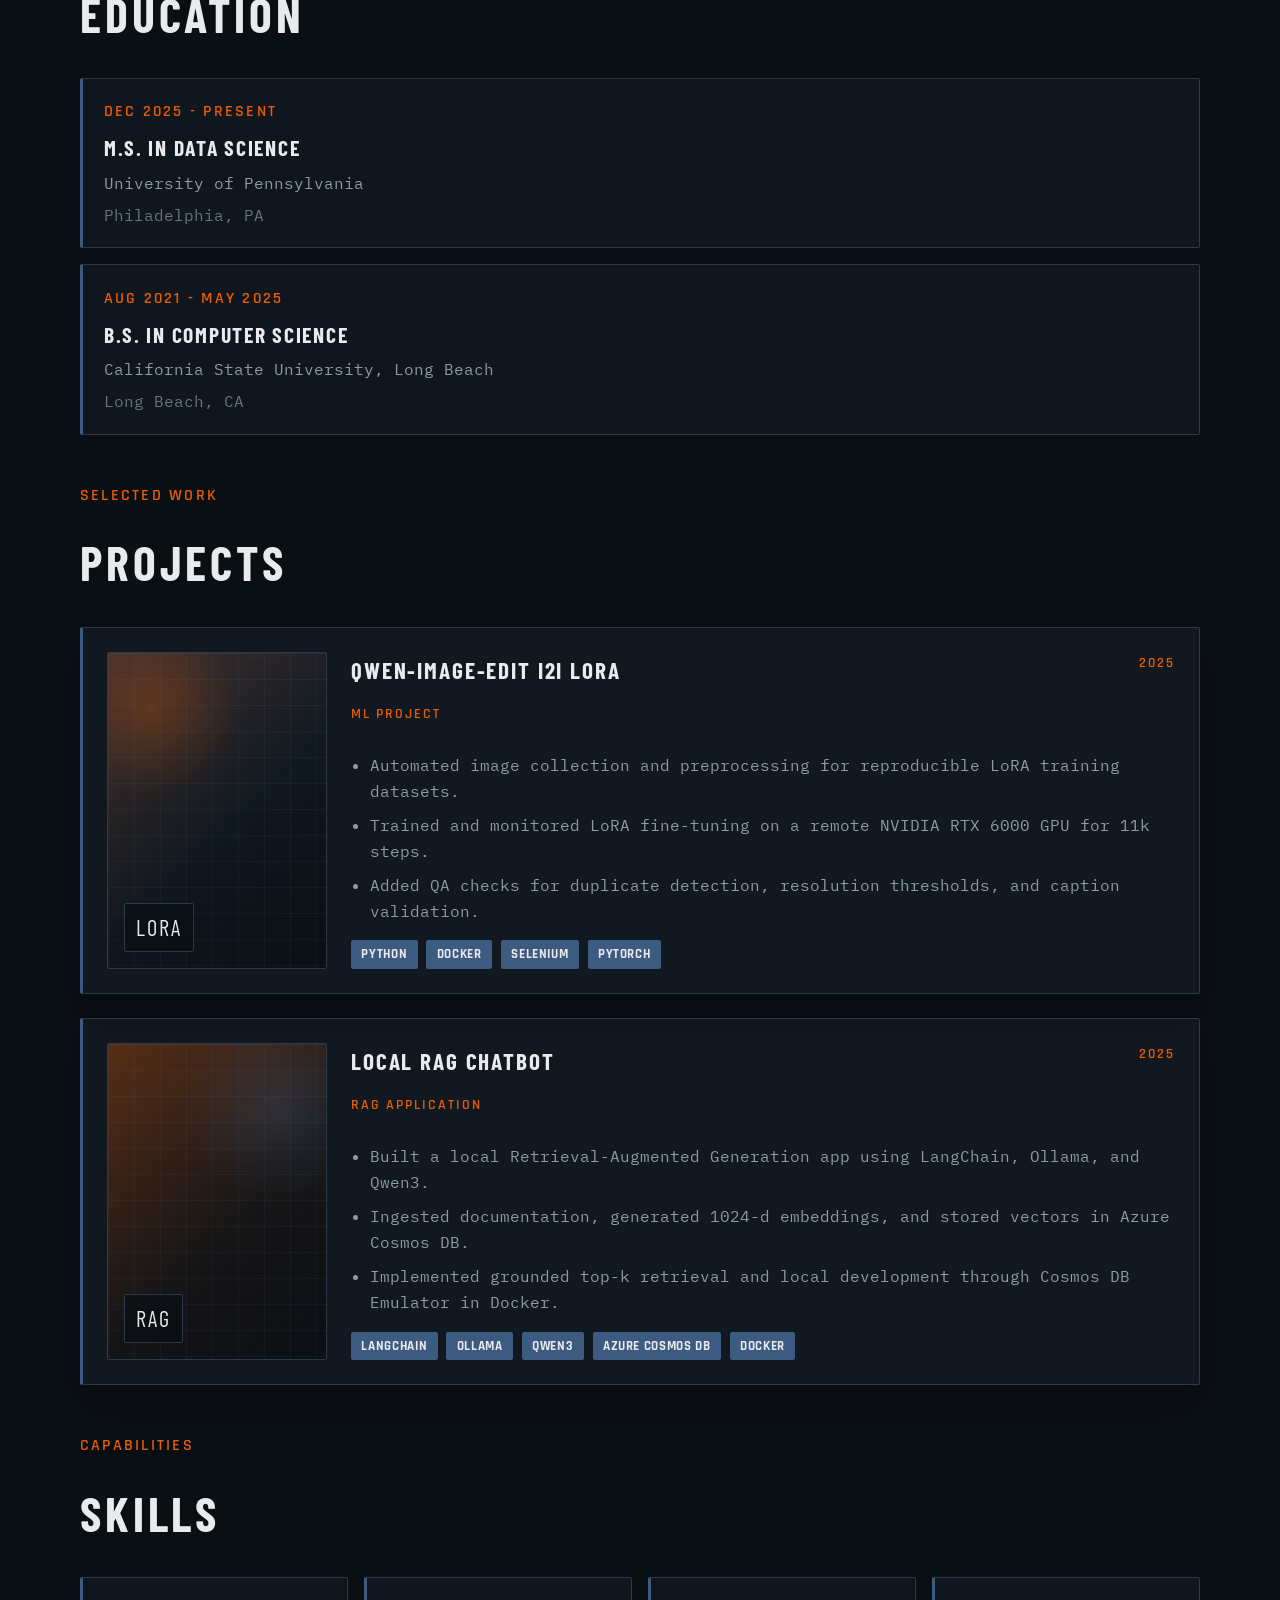
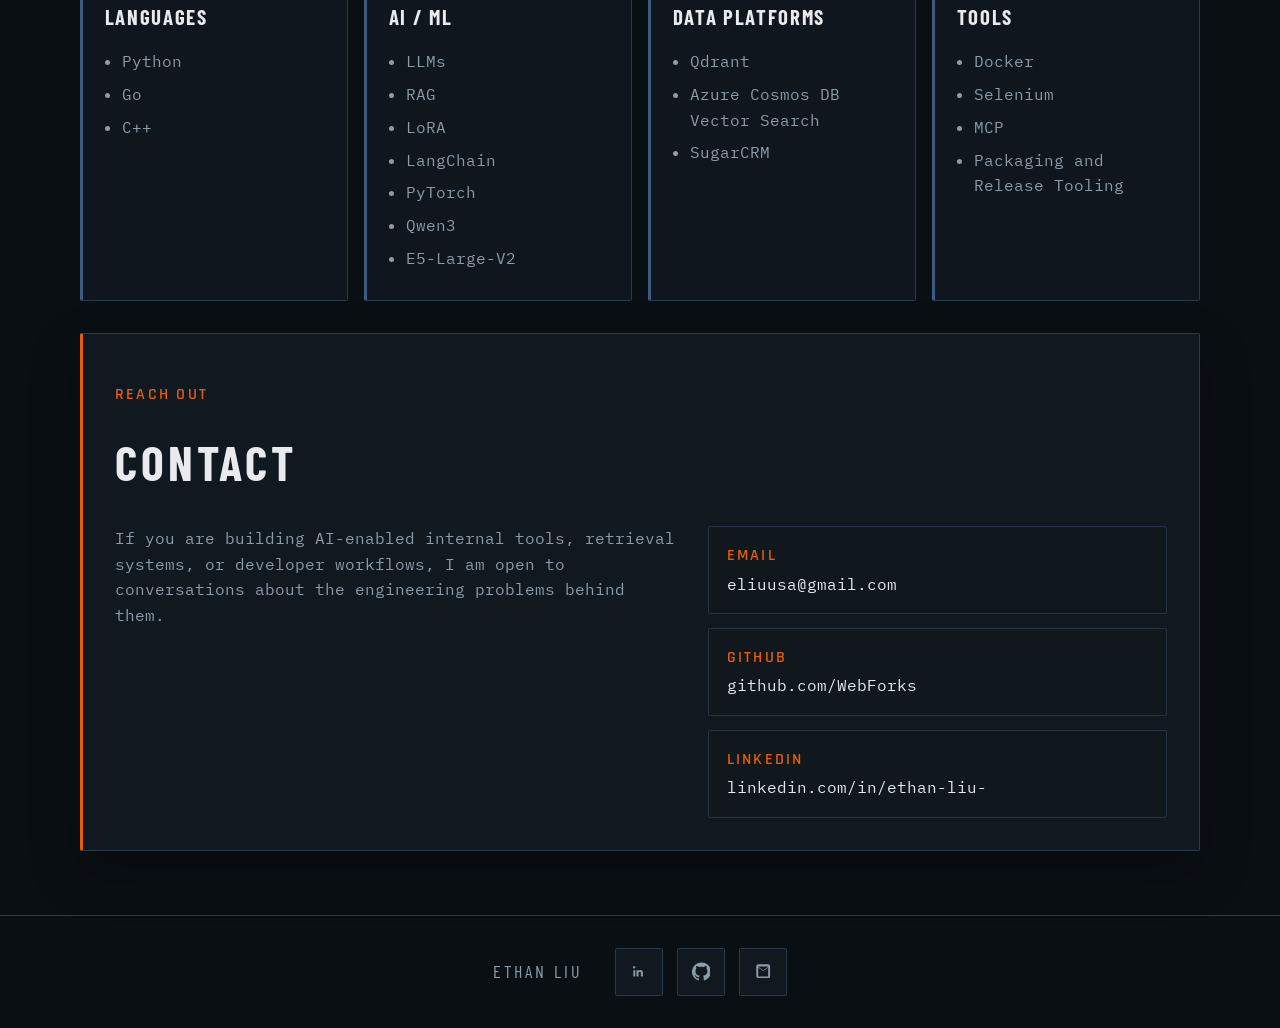
==== commit 78044a16: "reword" ====
--- a/data-science/index.html
+++ b/data-science/index.html
@@ -82,8 +82,8 @@
             production-minded machine learning applications.
           </p>
           <p class="hero-detail reveal reveal-right reveal-delay-4">
-            This track emphasizes retrieval quality, vector search, model-assisted tooling, and the practical systems
-            needed to ship applied AI work in real engineering environments.
+            I have built retrieval pipelines, vector search systems, local LLM workflows, model-assisted tooling, and
+            production-minded AI applications that teams can use in real engineering environments.
           </p>
 
           <div class="hero-actions reveal reveal-right reveal-delay-4">
